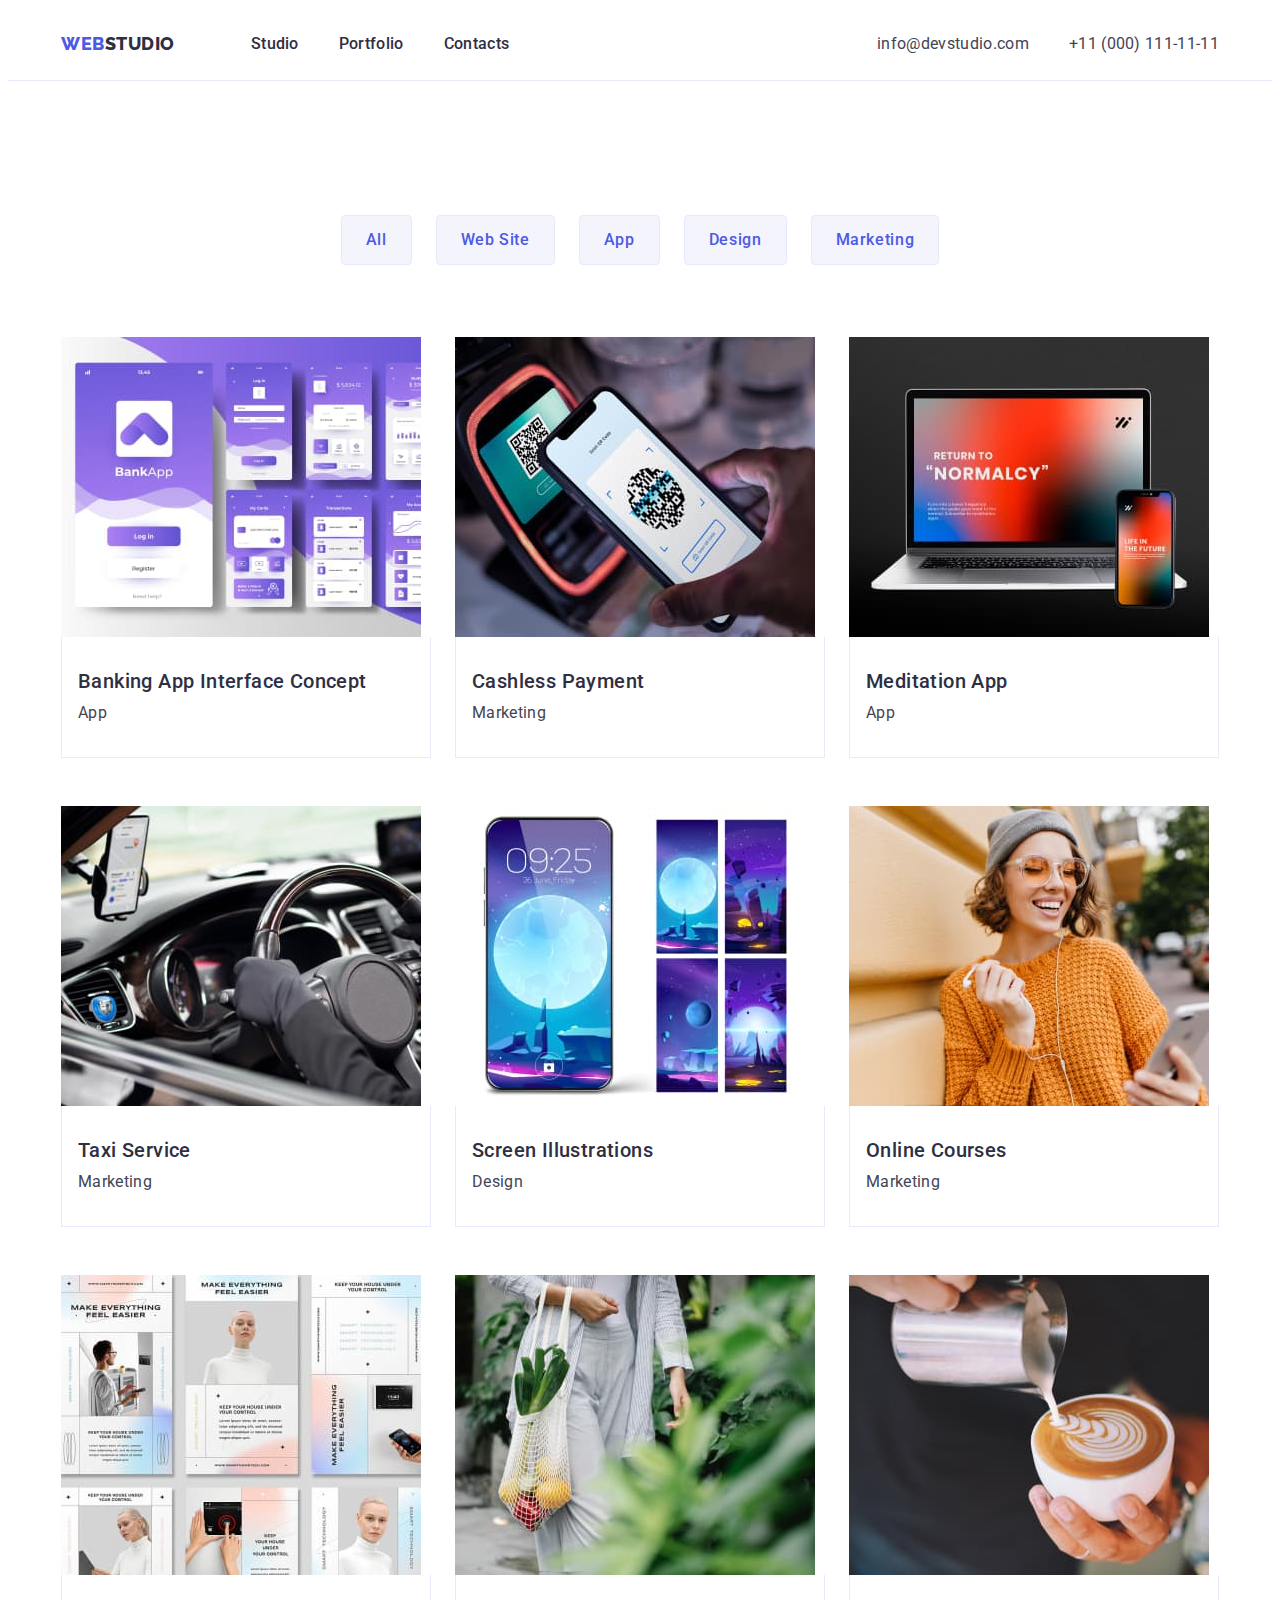
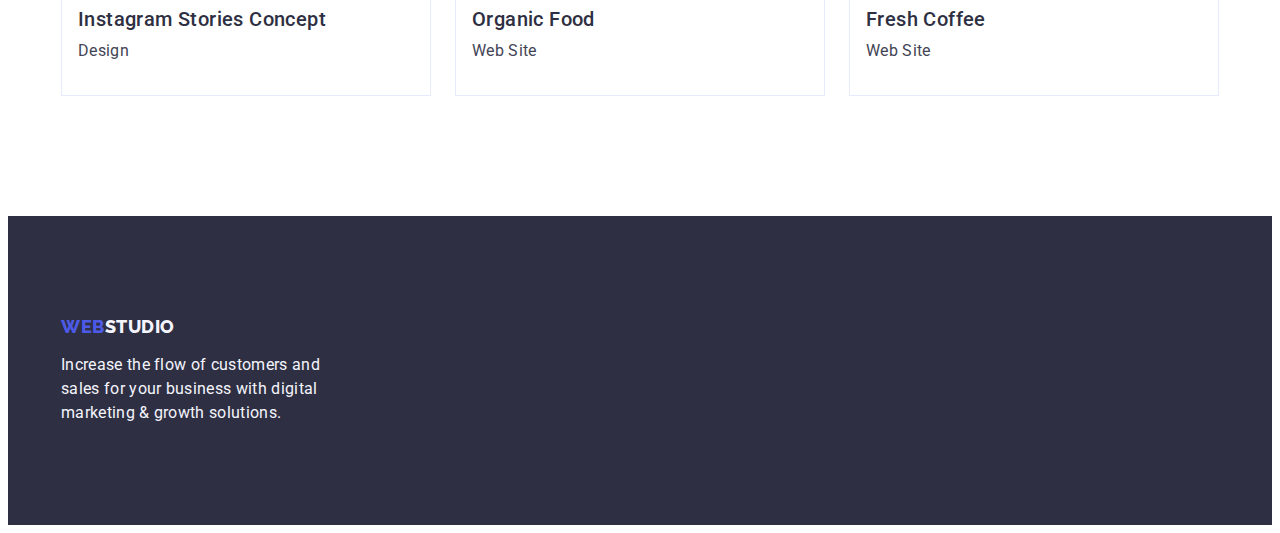
==== portfolio.html @ 3373841d "Initial commit" ====
<!DOCTYPE html>
<html lang="en">
  <head>
    <meta charset="UTF-8" />
    <meta http-equiv="X-UA-Compatible" content="IE=edge" />
    <meta name="viewport" content="width=device-width, initial-scale=1.0" />
    <title>Web Studio</title>
    <link
      rel="stylesheet"
      href="https://cdnjs.cloudflare.com/ajax/libs/modern-normalize/1.1.0/modern-normalize.min.css"
      integrity="sha512-wpPYUAdjBVSE4KJnH1VR1HeZfpl1ub8YT/NKx4PuQ5NmX2tKuGu6U/JRp5y+Y8XG2tV+wKQpNHVUX03MfMFn9Q=="
      crossorigin="anonymous"
      referrerpolicy="no-referrer"
    />
    <link rel="preconnect" href="https://fonts.googleapis.com" />
    <link rel="preconnect" href="https://fonts.gstatic.com" crossorigin />
    <link
      href="https://fonts.googleapis.com/css2?family=Raleway:wght@800&family=Roboto:wght@400;500;700;900&display=swap"
      rel="stylesheet"
    />
    <link rel="stylesheet" href="./css/styles.css" />
  </head>
  <body>
    <!--Top line-->
    <header class="page-header">
      <div class="page-header-container container">
        <nav class="navigation">
          <a class="link-logo header-logo-link link" href="./index.html"
            >Web<span class="logo-text-top">Studio</span></a
          >
          <ul class="nav-list list">
            <li class="nav-list-item">
              <a class="nav-list-link link" href="./index.html">Studio</a>
            </li>
            <li class="nav-list-item">
              <a class="nav-list-link link" href="./portfolio.html"
                >Portfolio</a
              >
            </li>
            <li class="nav-list-item">
              <a class="nav-list-link link" href="">Contacts</a>
            </li>
          </ul>
        </nav>
        <address class="contact-info">
          <ul class="contact-list list">
            <li class="contact-list-item">
              <a class="contact-info-link link" href="mailto:info@devstudio.com"
                >info@devstudio.com</a
              >
            </li>
            <li class="contact-list-item">
              <a class="contact-info-link link" href="tel:+110001111111"
                >+11 (000) 111-11-11</a
              >
            </li>
          </ul>
        </address>
      </div>
    </header>
    <!--main-content-->
    <main>
      <section class="examples">
        <div class="container">
          <h1 class="examples-title">Examples</h1>
          <!--Sorting-->
          <ul class="sorting-list list">
            <li class="sorting-list-item">
              <button class="sorting-btn" type="button">All</button>
            </li>
            <li class="sorting-list-item">
              <button class="sorting-btn" type="button">Web Site</button>
            </li>
            <li class="sorting-list-item">
              <button class="sorting-btn" type="button">App</button>
            </li>
            <li class="sorting-list-item">
              <button class="sorting-btn" type="button">Design</button>
            </li>
            <li class="sorting-list-item">
              <button class="sorting-btn" type="button">Marketing</button>
            </li>
          </ul>
          <ul class="examples-list list">
            <li class="examples-list-item">
              <a class="examples-list-link link" href="">
                <img
                  class="examples-list-img"
                  src="./images/app/banking-app.jpg"
                  alt="banking-application"
                  width="360"
                />
                <div class="examples-container">
                  <h2 class="examples-subtitle subtitle">
                    Banking App Interface Concept
                  </h2>
                  <p class="examples-classes description">App</p>
                </div>
              </a>
            </li>
            <li class="examples-list-item">
              <a class="examples-list-link link" href="">
                <img
                  class="examples-list-img"
                  src="./images/marketing/cashless-payment.jpg"
                  alt="payment"
                  width="360"
                />
                <div class="examples-container">
                  <h2 class="examples-subtitle subtitle">Cashless Payment</h2>
                  <p class="examples-classes description">Marketing</p>
                </div>
              </a>
            </li>
            <li class="examples-list-item">
              <a class="examples-list-link link" href="">
                <img
                  class="examples-list-img"
                  src="./images/app/meditation-app.jpg"
                  alt="meditation-application"
                  width="360"
                />
                <div class="examples-container">
                  <h2 class="examples-subtitle subtitle">Meditation App</h2>
                  <p class="examples-classes description">App</p>
                </div>
              </a>
            </li>
            <li class="examples-list-item">
              <a class="examples-list-link link" href="">
                <img
                  class="examples-list-img"
                  src="./images/marketing/taxi-servise.jpg"
                  alt="taxi-servise"
                  width="360"
                />
                <div class="examples-container">
                  <h2 class="examples-subtitle subtitle">Taxi Service</h2>
                  <p class="examples-classes description">Marketing</p>
                </div>
              </a>
            </li>
            <li class="examples-list-item">
              <a class="examples-list-link link" href="">
                <img
                  class="examples-list-img"
                  src="./images/design/screen-illustrations.jpg"
                  alt="screen-illustrations"
                  width="360"
                />
                <div class="examples-container">
                  <h2 class="examples-subtitle subtitle">
                    Screen Illustrations
                  </h2>
                  <p class="examples-classes description">Design</p>
                </div>
              </a>
            </li>
            <li class="examples-list-item">
              <a class="examples-list-link link" href="">
                <img
                  class="examples-list-img"
                  src="./images/marketing/online-courses.jpg"
                  alt="education"
                  width="360"
                />
                <div class="examples-container">
                  <h2 class="examples-subtitle subtitle">Online Courses</h2>
                  <p class="examples-classes description">Marketing</p>
                </div>
              </a>
            </li>
            <li class="examples-list-item">
              <a class="examples-list-link link" href="">
                <img
                  class="examples-list-img"
                  src="./images/design/instagram-stories.jpg"
                  alt="instagram-stories"
                  width="360"
                />
                <div class="examples-container">
                  <h2 class="examples-subtitle subtitle">
                    Instagram Stories Concept
                  </h2>
                  <p class="examples-classes description">Design</p>
                </div>
              </a>
            </li>
            <li class="examples-list-item">
              <a class="examples-list-link link" href="">
                <img
                  class="examples-list-img"
                  src="./images/web-site/organic-food.jpg"
                  alt="organic-food"
                  width="360"
                />
                <div class="examples-container">
                  <h2 class="examples-subtitle subtitle">Organic Food</h2>
                  <p class="examples-classes description">Web Site</p>
                </div>
              </a>
            </li>
            <li class="examples-list-item">
              <a class="examples-list-link link" href="">
                <img
                  class="examples-list-img"
                  src="./images/web-site/fresh-coffee.jpg"
                  alt="cup-of-coffee"
                  width="360"
                />
                <div class="examples-container">
                  <h2 class="examples-subtitle subtitle">Fresh Coffee</h2>
                  <p class="examples-classes description">Web Site</p>
                </div>
              </a>
            </li>
          </ul>
        </div>
      </section>
    </main>
    <!--Footer-->
    <footer class="page-footer">
      <div class="footer-container container">
        <a class="link-logo footer-logo-link link" href="./index.html"
          >Web<span class="logo-text-footer">Studio</span></a
        >
        <p class="footer-description">
          Increase the flow of customers and sales for your business with
          digital marketing & growth solutions.
        </p>
      </div>
    </footer>
  </body>
</html>
---- css/styles.css ----
:root {
  --main-font-family: 'Roboto', sans-serif;
  --secondary-font-family: 'Raleway', sans-serif;
  --primary-text-color: #2e2f42;
  --secondary-text-color: #434455;
  --accent-color: #4d5ae5;
  --next-accent-color: #404bbf;
  --dark-background-color: #2e2f42;
  --light-background-color: #f4f4fd;
  --white-background: #ffffff;
  --card-set-gap: 24px;
  --button-focus: 1px solid #e7e9fc;
}
/*Basic*/
.list {
  list-style: none;
}

.link {
  text-decoration: none;
}
button {
  cursor: pointer;
}
h1,
h2,
h3,
h4,
p {
  margin-top: 0;
  margin-bottom: 0;
}

ul,
ol {
  margin-top: 0;
  margin-bottom: 0;
  padding-left: 0;
}

img {
  display: block;
}

body {
  font-family: var(--main-font-family);
  color: var(--secondary-text-color);
  background-color: var(--white-background);
}

.container {
  width: 1158px;
  margin-left: auto;
  margin-right: auto;
  padding: 0 15px;
}
.section {
  padding-top: 120px;
  padding-bottom: 120px;
}
/*================= COMPONENTS =================*/

.modal-open-btn {
  font-family: var(--main-font-family);
  font-style: normal;
  font-weight: 500;
  font-size: 16px;
  line-height: 1.5;
  letter-spacing: 0.04em;
  background-color: var(--accent-color);
  color: var(--white-background);
  min-width: 169px;
  display: block;
  margin-left: auto;
  margin-right: auto;
  margin-top: 48px;
  padding: 16px 32px;
  gap: 10px;
  box-shadow: 0px 4px 4px rgba(0, 0, 0, 0.15);
  border: transparent;
  border-radius: 4px;
}

.modal-open-btn:hover,
.modal-open-btn:focus {
  background-color: var(--next-accent-color);
}

.sorting-btn {
  font-family: var(--main-font-family);
  font-style: normal;
  font-weight: 500;
  font-size: 16px;
  line-height: 1.5;
  letter-spacing: 0.04em;
  background-color: var(--light-background-color);
  color: var(--accent-color);
  padding: 12px 24px;
  border: var(--button-focus);
  border-radius: 4px;
}
.sorting-btn:hover,
.sorting-btn:focus {
  color: var(--white-background);
  background-color: var(--next-accent-color);
  border: 1px solid transparent;
}

.title {
  font-size: 36px;
  line-height: 1.11;
  text-align: center;
  letter-spacing: 0.02em;
  text-transform: capitalize;
  color: var(--primary-text-color);
  margin-bottom: 72px;
}

.subtitle {
  font-weight: 500;
  font-size: 20px;
  line-height: 1.2;
  letter-spacing: 0.02em;
  color: var(--primary-text-color);
}
.description,
.contact-info-link {
  font-size: 16px;
  line-height: 1.5;
  letter-spacing: 0.02em;
  color: var(--secondary-text-color);
}

/*================= COMPONENTS =================*/

/*====================HEDER====================*/

.link-logo {
  font-family: var(--secondary-font-family);
  font-weight: 800;
  font-size: 18px;
  line-height: 1.17;
  letter-spacing: 0.03em;
  text-transform: uppercase;
  color: var(--accent-color);
  margin-right: 76px;
}

.logo-text-top {
  color: var(--primary-text-color);
}

.nav-list-link {
  display: block;
  font-weight: 500;
  font-size: 16px;
  line-height: 1.5;
  letter-spacing: 0.02em;
  color: var(--primary-text-color);
  padding: 24px 0;
}

.nav-list-link:hover,
.nav-list-link:focus,
.contact-info-link:hover,
.contact-info-link:focus {
  color: var(--next-accent-color);
}

.contact-info {
  font-style: normal;
}

.page-header {
  border-bottom: 1px solid #e7e9fc;
}
.page-header-container {
  display: flex;
  align-items: center;
  justify-content: space-between;
}
.navigation {
  display: flex;
  align-items: center;
}

.nav-list {
  display: flex;
  flex-direction: row;
  align-items: flex-start;
  padding: 0px;
  gap: 40px;
}

.contact-info {
  display: flex;
  align-items: center;
}
.contact-list {
  display: flex;
  align-items: center;
  gap: 40px;
}

/*==================== /HEDER ====================*/

/*==================== MAIN ====================*/

/*==================== HERO ====================*/

.hero {
  background-color: var(--dark-background-color);
  padding: 188px 0;
}

.hero-title {
  font-size: 56px;
  line-height: 1.07;
  text-align: center;
  letter-spacing: 0.02em;
  color: var(--white-background);
}

.hero-title {
  max-width: 496px;
  margin-left: auto;
  margin-right: auto;
}

/*==================== HERO ====================*/

/*==================== ADVANTAGE ====================*/
.advantage-title {
  visibility: hidden;
}
.advantage-list {
  display: flex;
  gap: 24px;
}
.advantage-list-item {
  width: calc((100% - 72px) / 4);
}
.advantage-subtitle {
  margin-bottom: 8px;
}

/*==================== ADVANTAGE ====================*/

/*==================== SERVISES ====================*/

.servises-list {
  display: flex;
  gap: 24px;
}

.servises-list-item {
  flex-basis: calc((100% - 48px) / 3);
}
.servises {
  padding-top: 0;
}
/*==================== /SERVISES ====================*/

/*==================== TEAM ====================*/

.team {
  background-color: var(--light-background-color);
}
.team-card-container {
  padding: 32px 16px;
}

.team-list-subtitle {
  text-align: center;
  margin-bottom: 8px;
}
.team-list {
  display: flex;
  gap: 24px;
}
.team-list-item {
  width: calc((100% - 72px) / 4);
  background-color: var(--white-background);
  box-shadow: 0px 1px 6px rgba(46, 47, 66, 0.08),
    0px 1px 1px rgba(46, 47, 66, 0.16), 0px 2px 1px rgba(46, 47, 66, 0.08);
  border-radius: 0px 0px 4px 4px;
}
.team-position {
  text-align: center;
}

/*==================== /TEAM ====================*/
/*==================== /MAIN ====================*/

/*=================== FOOTER ======================*/

.page-footer {
  padding: 100px 0;
  background-color: var(--dark-background-color);
}

.footer-logo-link {
  display: inline-block;
  margin-bottom: 16px;
}
.logo-text-footer {
  color: var(--light-background-color);
}
.footer-description {
  width: 264px;
  font-style: normal;
  font-weight: 400;
  font-size: 16px;
  line-height: 1.5;
  letter-spacing: 0.02em;
  color: var(--light-background-color);
}

/*=================== /FOOTER ======================*/

/*==================== PORTFOLIO ====================*/
.sorting-list {
  display: flex;
  justify-content: center;
  align-items: center;
  gap: 24px;
  margin-bottom: 72px;
}
.examples {
  padding-top: 96px;
  padding-bottom: 120px;
}
.examples-list {
  display: flex;
  flex-wrap: wrap;
  column-gap: 24px;
  row-gap: 48px;
}
.examples-container {
  padding: 32px 16px;
  border: 1px solid #e7e9fc;
  border-top: transparent;
}
.examples-list-item {
  width: calc((100% - 48px) / 3);
}
.examples-title {
  visibility: hidden;
}
.examples-subtitle {
  margin-bottom: 8px;
}
/*==================== /PORTFOLIO ====================*/
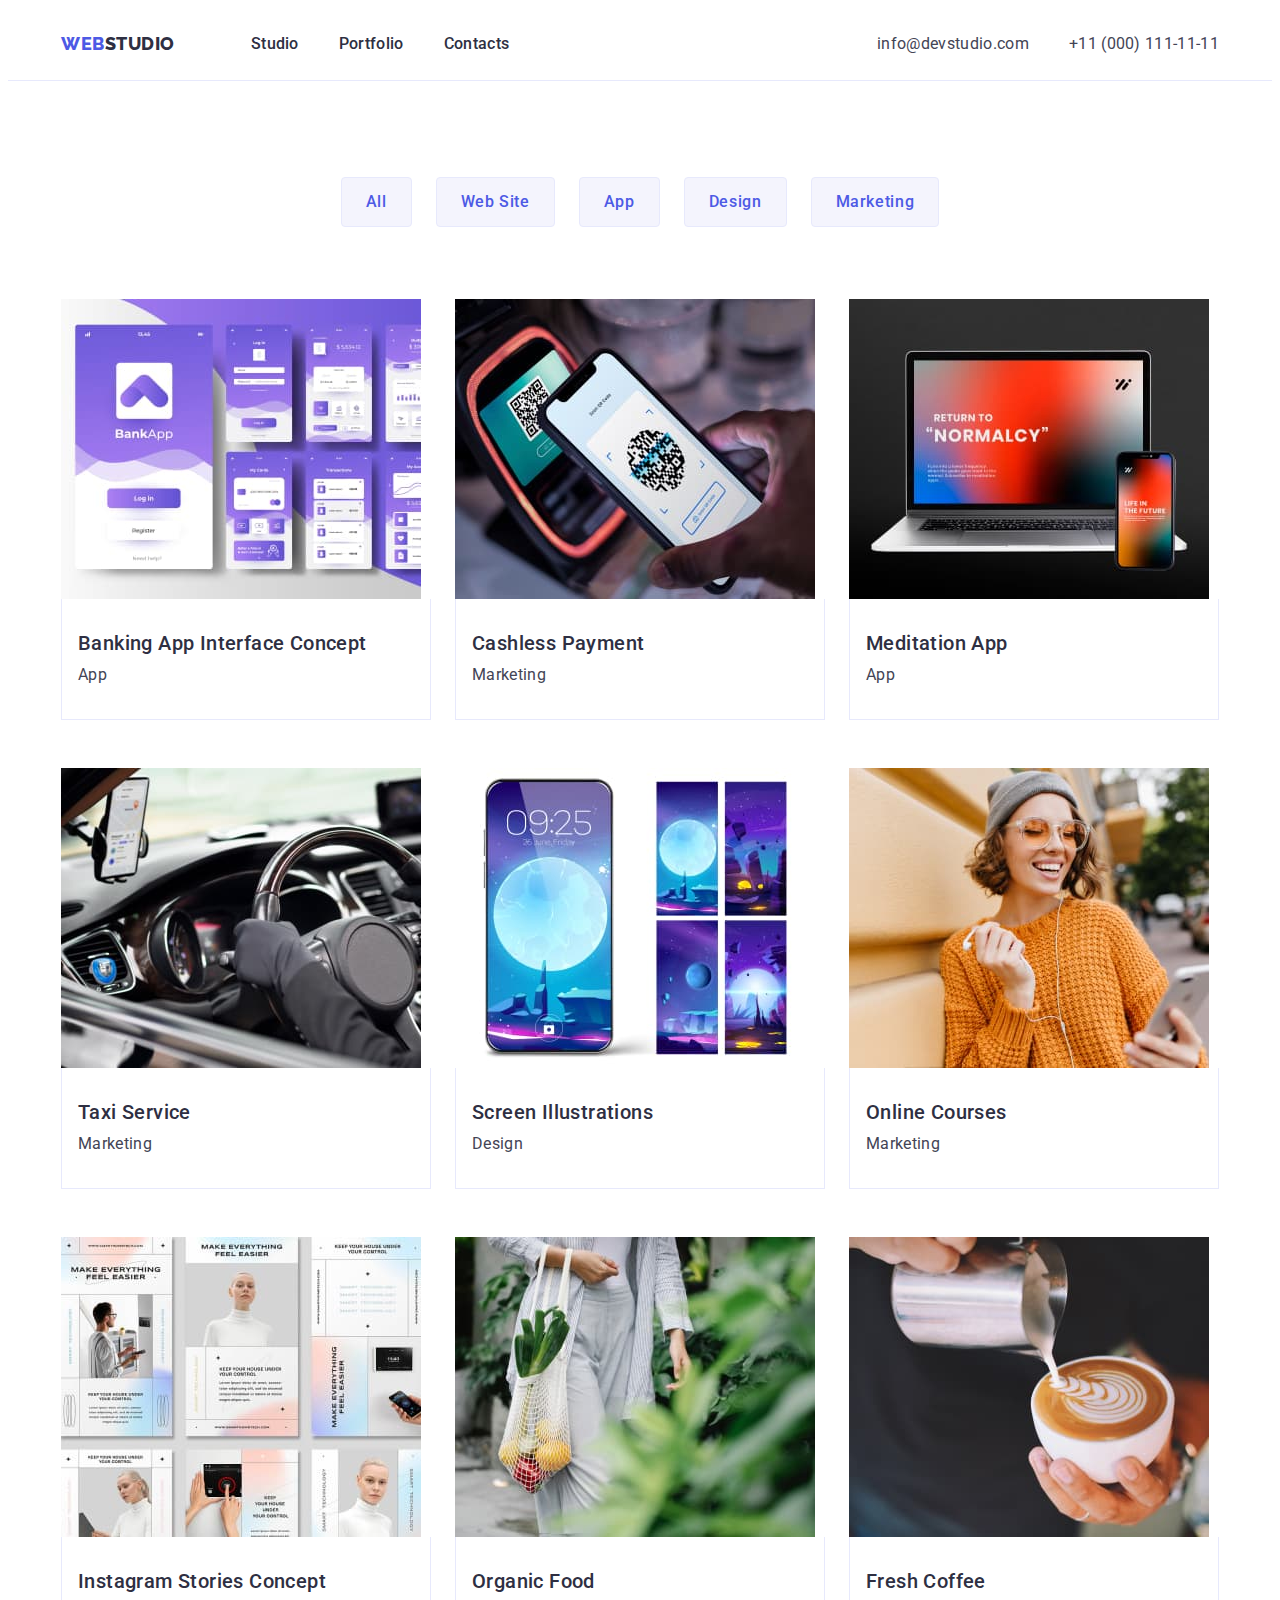
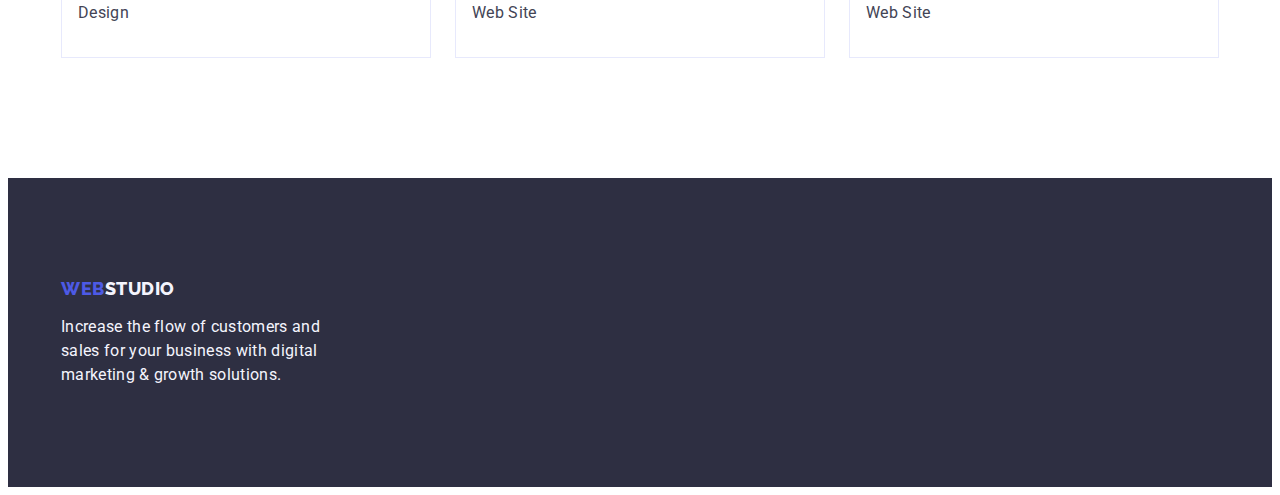
==== commit beeb1701: "update all" ====
--- a/portfolio.html
+++ b/portfolio.html
@@ -62,7 +62,7 @@
     <main>
       <section class="examples">
         <div class="container">
-          <h1 class="examples-title">Examples</h1>
+          <h1 class="examples-title visually-hidden">Examples</h1>
           <!--Sorting-->
           <ul class="sorting-list list">
             <li class="sorting-list-item">
@@ -86,7 +86,7 @@
               <a class="examples-list-link link" href="">
                 <img
                   class="examples-list-img"
-                  src="./images/app/banking-app.jpg"
+                  src="./images/examples/app/banking-app.jpg"
                   alt="banking-application"
                   width="360"
                 />
@@ -102,7 +102,7 @@
               <a class="examples-list-link link" href="">
                 <img
                   class="examples-list-img"
-                  src="./images/marketing/cashless-payment.jpg"
+                  src="./images/examples/marketing/cashless-payment.jpg"
                   alt="payment"
                   width="360"
                 />
@@ -116,7 +116,7 @@
               <a class="examples-list-link link" href="">
                 <img
                   class="examples-list-img"
-                  src="./images/app/meditation-app.jpg"
+                  src="./images/examples/app/meditation-app.jpg"
                   alt="meditation-application"
                   width="360"
                 />
@@ -130,7 +130,7 @@
               <a class="examples-list-link link" href="">
                 <img
                   class="examples-list-img"
-                  src="./images/marketing/taxi-servise.jpg"
+                  src="./images/examples/marketing/taxi-servise.jpg"
                   alt="taxi-servise"
                   width="360"
                 />
@@ -144,7 +144,7 @@
               <a class="examples-list-link link" href="">
                 <img
                   class="examples-list-img"
-                  src="./images/design/screen-illustrations.jpg"
+                  src="./images/examples/design/screen-illustrations.jpg"
                   alt="screen-illustrations"
                   width="360"
                 />
@@ -160,7 +160,7 @@
               <a class="examples-list-link link" href="">
                 <img
                   class="examples-list-img"
-                  src="./images/marketing/online-courses.jpg"
+                  src="./images/examples/marketing/online-courses.jpg"
                   alt="education"
                   width="360"
                 />
@@ -174,7 +174,7 @@
               <a class="examples-list-link link" href="">
                 <img
                   class="examples-list-img"
-                  src="./images/design/instagram-stories.jpg"
+                  src="./images/examples/design/instagram-stories.jpg"
                   alt="instagram-stories"
                   width="360"
                 />
@@ -190,7 +190,7 @@
               <a class="examples-list-link link" href="">
                 <img
                   class="examples-list-img"
-                  src="./images/web-site/organic-food.jpg"
+                  src="./images/examples/web-site/organic-food.jpg"
                   alt="organic-food"
                   width="360"
                 />
@@ -204,7 +204,7 @@
               <a class="examples-list-link link" href="">
                 <img
                   class="examples-list-img"
-                  src="./images/web-site/fresh-coffee.jpg"
+                  src="./images/examples/web-site/fresh-coffee.jpg"
                   alt="cup-of-coffee"
                   width="360"
                 />
--- a/css/styles.css
+++ b/css/styles.css
@@ -131,6 +131,18 @@
   color: var(--secondary-text-color);
 }
 
+.visually-hidden {
+  position: absolute;
+    white-space: nowrap;
+    width: 1px;
+    height: 1px;
+    overflow: hidden;
+    border: 0;
+    padding: 0;
+    clip: rect(0 0 0 0);
+    clip-path: inset(50%);
+    margin: -1px;
+}
 /*================= COMPONENTS =================*/
 
 /*====================HEDER====================*/
@@ -143,6 +155,8 @@
   letter-spacing: 0.03em;
   text-transform: uppercase;
   color: var(--accent-color);
+}
+.header-logo-link {
   margin-right: 76px;
 }
 
@@ -230,9 +244,7 @@
 /*==================== HERO ====================*/
 
 /*==================== ADVANTAGE ====================*/
-.advantage-title {
-  visibility: hidden;
-}
+
 .advantage-list {
   display: flex;
   gap: 24px;
@@ -344,9 +356,7 @@
 .examples-list-item {
   width: calc((100% - 48px) / 3);
 }
-.examples-title {
-  visibility: hidden;
-}
+
 .examples-subtitle {
   margin-bottom: 8px;
 }
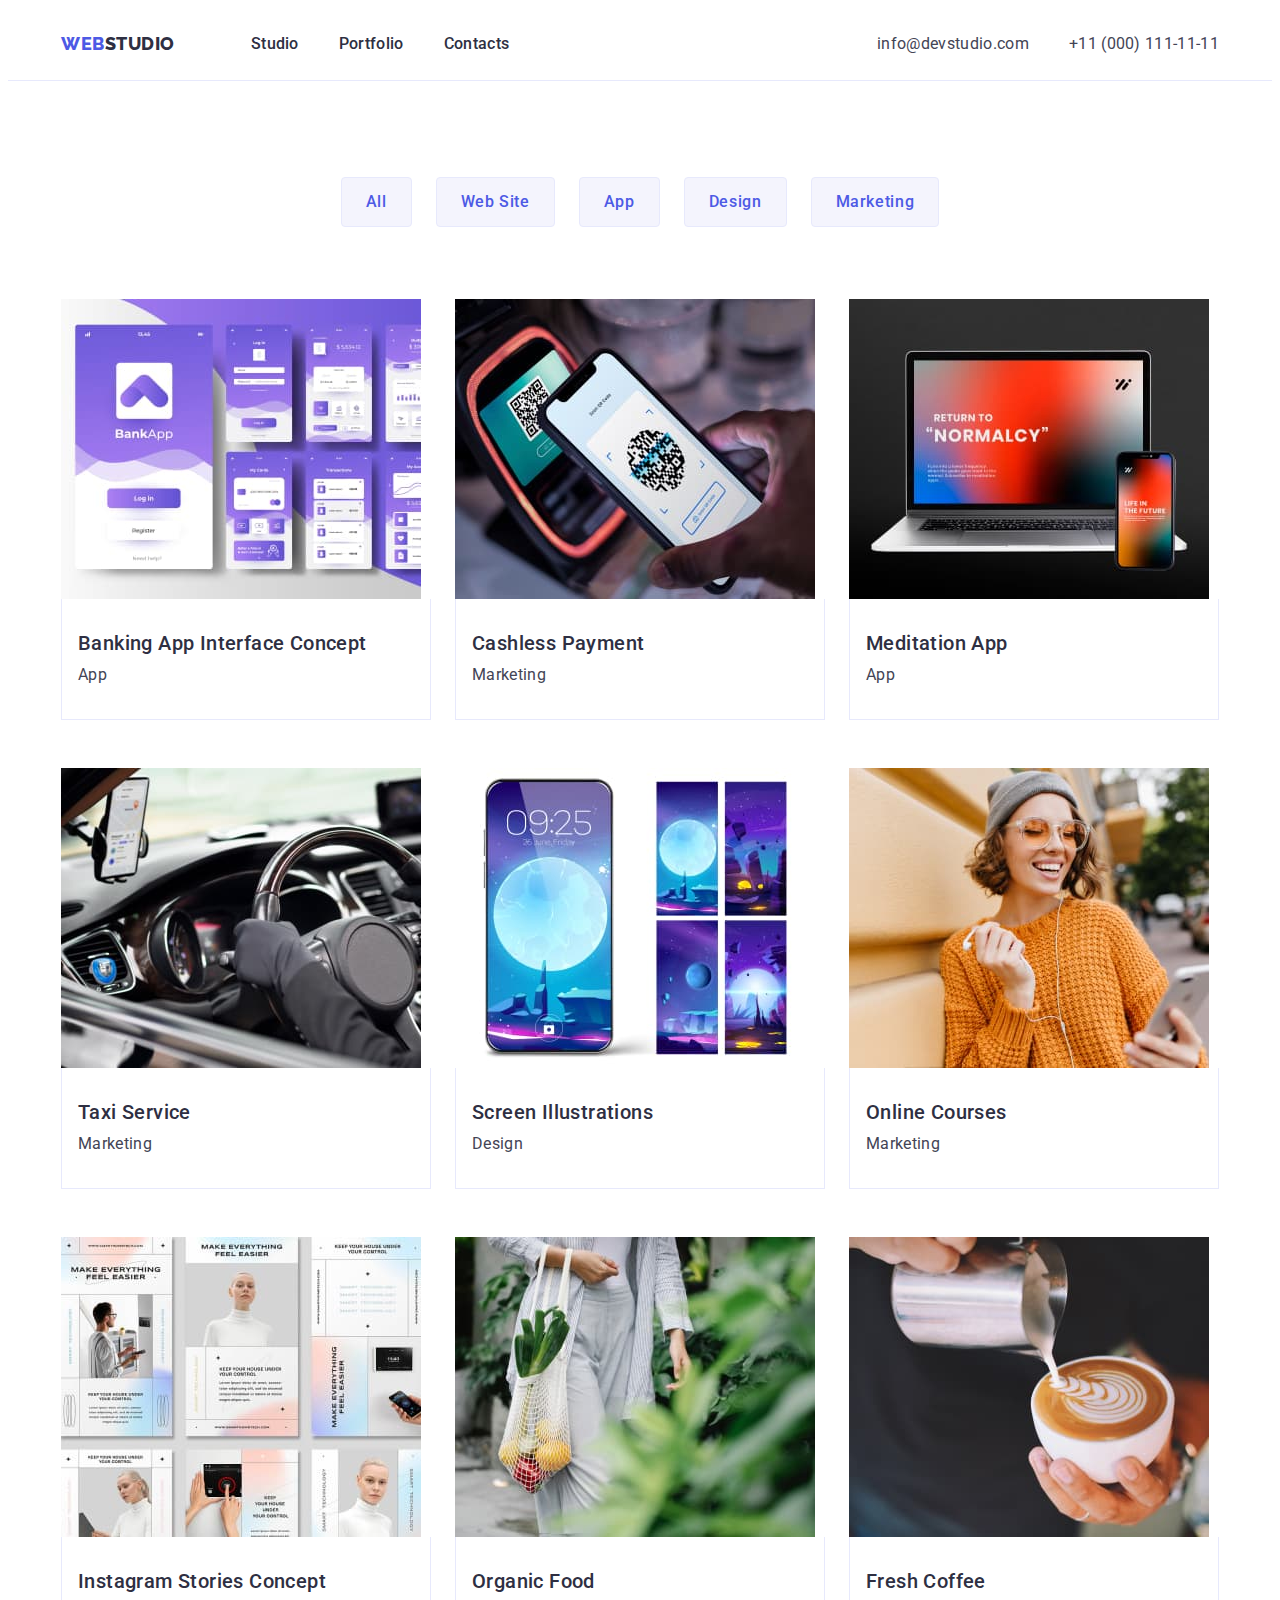
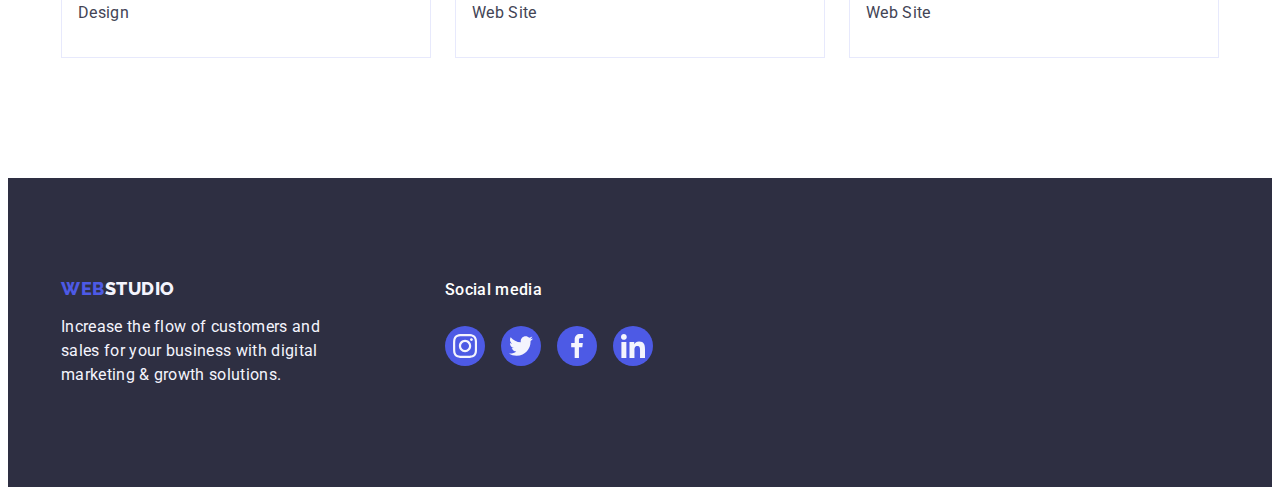
==== commit e26220c8: "update all" ====
--- a/portfolio.html
+++ b/portfolio.html
@@ -218,17 +218,52 @@
         </div>
       </section>
     </main>
-    <!--Footer-->
-    <footer class="page-footer">
-      <div class="footer-container container">
-        <a class="link-logo footer-logo-link link" href="./index.html"
-          >Web<span class="logo-text-footer">Studio</span></a
-        >
-        <p class="footer-description">
-          Increase the flow of customers and sales for your business with
-          digital marketing & growth solutions.
-        </p>
-      </div>
-    </footer>
+        <!--Footer-->
+        <footer class="page-footer">
+          <div class="footer-container container">
+            <div class="footer-left-side">
+            <a class="link-logo footer-logo-link link" href="./index.html"
+              >Web<span class="logo-text-footer">Studio</span></a
+            >
+            <p class="footer-description">
+              Increase the flow of customers and sales for your business with
+              digital marketing & growth solutions.
+            </p>
+          </div>
+            <div class="footer-right-side">
+              <p class="social-media-subtitle subtitle">Social media</p>
+              <ul class="social-media-list list">
+                <li class="social-media-item">
+                  <a href="" class="social-media-link">
+                    <svg class="social-list-icon" aria-label="instagram icon" width="24" height="24">
+                      <use href="./images/icons.svg#icon-instagram"></use>
+                    </svg>
+                  </a>
+                </li>
+                <li class="social-media-item">
+                  <a href="" class="social-media-link">
+                    <svg class="social-list-icon" aria-label=" twitter icon" width="24" height="24">
+                      <use href="./images/icons.svg#icon-twitter"></use>
+                    </svg>
+                  </a>
+                </li>
+                <li class="social-media-item">
+                  <a href="" class="social-media-link">
+                    <svg class="social-list-icon" aria-label="facebook icon" width="24" height="24">
+                      <use href="./images/icons.svg#icon-facebook"></use>
+                    </svg>
+                  </a>
+                </li>
+                <li class="social-media-item">
+                  <a href="" class="social-media-link">
+                    <svg class="social-list-icon" aria-label="linkedin icon" width="24" height="24">
+                      <use href="./images/icons.svg#icon-linkedin"></use>
+                    </svg>
+                  </a>
+                </li>
+              </ul>
+            </div>
+          </div>
+        </footer>
   </body>
 </html>
--- a/css/styles.css
+++ b/css/styles.css
@@ -8,6 +8,7 @@
   --dark-background-color: #2e2f42;
   --light-background-color: #f4f4fd;
   --white-background: #ffffff;
+  --green-color: #31d0aa;
   --card-set-gap: 24px;
   --button-focus: 1px solid #e7e9fc;
 }
@@ -103,7 +104,9 @@
 .sorting-btn:focus {
   color: var(--white-background);
   background-color: var(--next-accent-color);
+  box-shadow: 0px 3px 1px rgba(0, 0, 0, 0.1), 0px 2px 1px rgba(0, 0, 0, 0.08), 0px 2px 2px rgba(0, 0, 0, 0.12);
   border: 1px solid transparent;
+
 }
 
 .title {
@@ -133,16 +136,17 @@
 
 .visually-hidden {
   position: absolute;
-    white-space: nowrap;
-    width: 1px;
-    height: 1px;
-    overflow: hidden;
-    border: 0;
-    padding: 0;
-    clip: rect(0 0 0 0);
-    clip-path: inset(50%);
-    margin: -1px;
-}
+  white-space: nowrap;
+  width: 1px;
+  height: 1px;
+  overflow: hidden;
+  border: 0;
+  padding: 0;
+  clip: rect(0 0 0 0);
+  clip-path: inset(50%);
+  margin: -1px;
+}
+
 /*================= COMPONENTS =================*/
 
 /*====================HEDER====================*/
@@ -164,7 +168,8 @@
   color: var(--primary-text-color);
 }
 
-.nav-list-link {
+.nav-list-link,
+.social-media-subtitle {
   display: block;
   font-weight: 500;
   font-size: 16px;
@@ -224,6 +229,12 @@
 
 .hero {
   background-color: var(--dark-background-color);
+  background-image: linear-gradient(rgba(46, 47, 66, 0.7), rgba(46, 47, 66, 0.7)), url(../images/hero/\(group-people-working-website-template.jpg);
+  background-repeat: no-repeat;
+  background-size: cover;
+  max-width: 1440px;
+  margin-left: auto;
+  margin-right: auto;
   padding: 188px 0;
 }
 
@@ -244,7 +255,16 @@
 /*==================== HERO ====================*/
 
 /*==================== ADVANTAGE ====================*/
-
+.advantage-icon-container {
+  width: 264px;
+  height: 112px;
+  display: flex;
+  justify-content: center;
+  align-items: center;
+  background-color: var(--light-background-color);
+  border-radius: 4px;
+  margin-bottom: 8px;
+}
 .advantage-list {
   display: flex;
   gap: 24px;
@@ -284,6 +304,9 @@
 
 .team-list-subtitle {
   text-align: center;
+  margin-bottom: 8px;
+}
+.team-position {
   margin-bottom: 8px;
 }
 .team-list {
@@ -301,7 +324,55 @@
   text-align: center;
 }
 
+.social-list {
+  display: flex;
+  justify-content: center;
+  column-gap: 24px;
+}
+.social-list-link {
+  display: flex;
+  justify-content: center;
+  align-items: center;
+  width: 40px;
+  height: 40px;
+  border-radius: 50%;
+  background-color: var(--accent-color);
+}
+.social-list-link:hover,
+.social-list-link:focus {
+  background-color: var(--green-color);
+}
+
 /*==================== /TEAM ====================*/
+
+/*==================== CUSTOMERS ====================*/
+
+.customers-list {
+  display: flex;
+  justify-content: center;
+  column-gap: 24px;
+}
+
+.customers-list-link { 
+  display: flex;
+  align-items: center;
+  justify-content: center;
+  width: 100%;
+  height: 100%;
+  border: 1px solid #8e8f99;
+  border-radius: 4px;
+  fill: #8e8f99; 
+  padding: 16px 32px;
+}
+
+.customers-list-link:hover,
+.customers-list-link:focus {
+  border-color: var(--next-accent-color);
+  fill: var(--next-accent-color);
+}
+
+/*==================== /CUSTOMERS ====================*/
+
 /*==================== /MAIN ====================*/
 
 /*=================== FOOTER ======================*/
@@ -328,6 +399,37 @@
   color: var(--light-background-color);
 }
 
+.social-media-list {
+  display: flex;
+  justify-content: center;
+  column-gap: 16px;
+}
+.social-media-link {
+  display: flex;
+  justify-content: center;
+  align-items: center;
+  width: 40px;
+  height: 40px;
+  border-radius: 50%;
+  background-color: var(--accent-color);
+}
+.social-media-link:hover,
+.social-media-link:focus  {
+  background-color: var(--green-color);
+}
+.social-media-subtitle {
+  color: var(--white-background);
+  padding-top: 0px;
+}
+.footer-container {
+  display: flex;
+}
+.footer-left-side {
+  margin-right: 120px;
+}
+.footer-right-side {
+  display: block;
+}
 /*=================== /FOOTER ======================*/
 
 /*==================== PORTFOLIO ====================*/
@@ -347,6 +449,11 @@
   flex-wrap: wrap;
   column-gap: 24px;
   row-gap: 48px;
+}
+.examples-list-link:hover .examples-container,
+.examples-list-link:focus .examples-container{
+  box-shadow: 0px 1px 6px rgba(46, 47, 66, 0.08),
+    0px 1px 1px rgba(46, 47, 66, 0.16), 0px 2px 1px rgba(46, 47, 66, 0.08);
 }
 .examples-container {
   padding: 32px 16px;
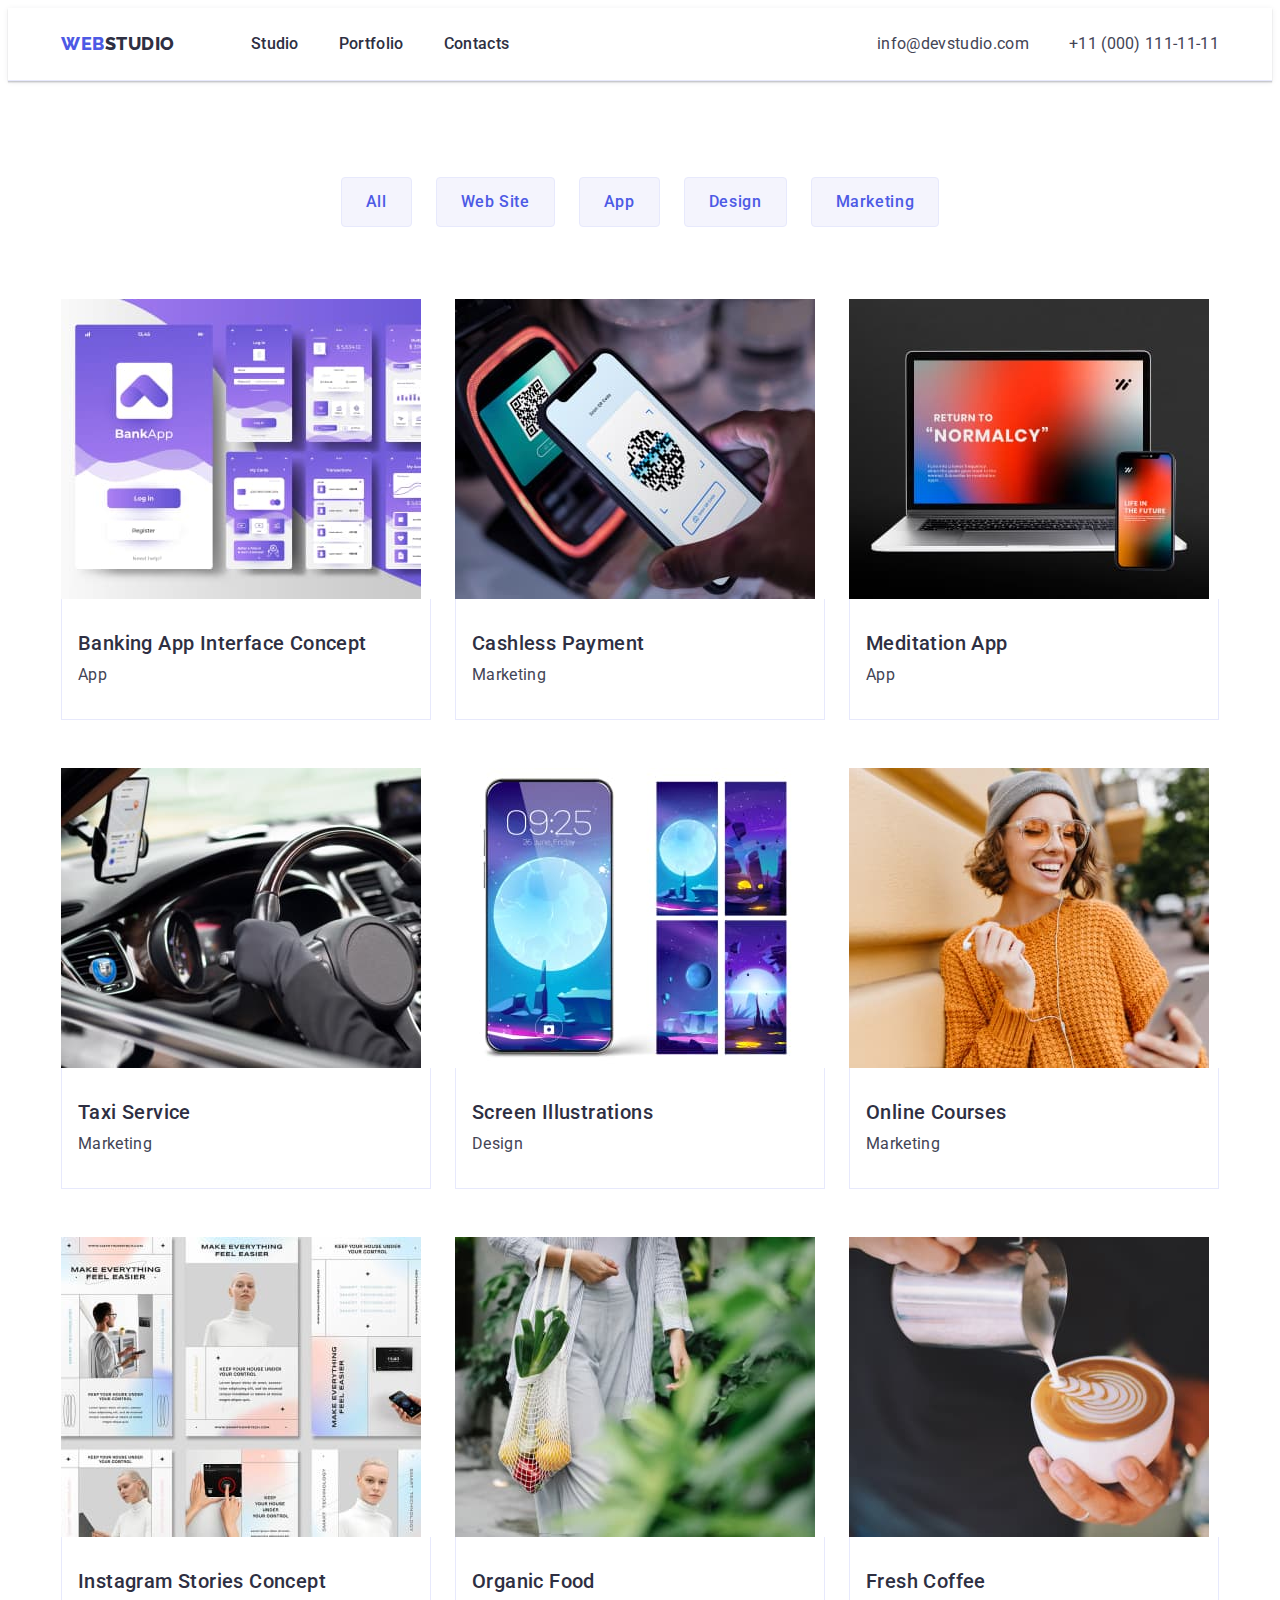
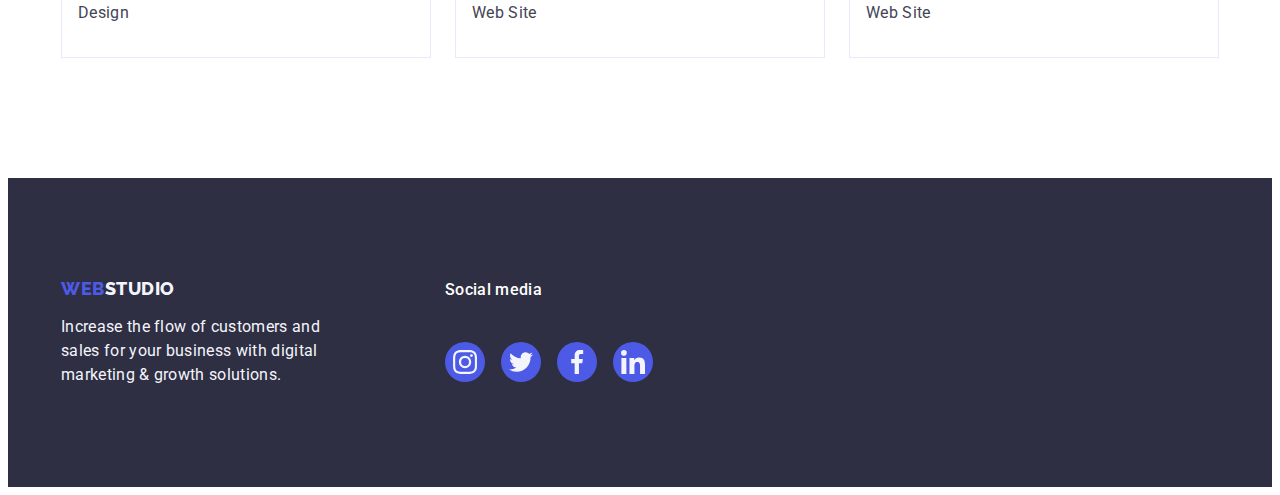
==== commit 704fea6c: "the big update 2.0" ====
--- a/portfolio.html
+++ b/portfolio.html
@@ -218,52 +218,72 @@
         </div>
       </section>
     </main>
-        <!--Footer-->
-        <footer class="page-footer">
-          <div class="footer-container container">
-            <div class="footer-left-side">
-            <a class="link-logo footer-logo-link link" href="./index.html"
-              >Web<span class="logo-text-footer">Studio</span></a
-            >
-            <p class="footer-description">
-              Increase the flow of customers and sales for your business with
-              digital marketing & growth solutions.
-            </p>
-          </div>
-            <div class="footer-right-side">
-              <p class="social-media-subtitle subtitle">Social media</p>
-              <ul class="social-media-list list">
-                <li class="social-media-item">
-                  <a href="" class="social-media-link">
-                    <svg class="social-list-icon" aria-label="instagram icon" width="24" height="24">
-                      <use href="./images/icons.svg#icon-instagram"></use>
-                    </svg>
-                  </a>
-                </li>
-                <li class="social-media-item">
-                  <a href="" class="social-media-link">
-                    <svg class="social-list-icon" aria-label=" twitter icon" width="24" height="24">
-                      <use href="./images/icons.svg#icon-twitter"></use>
-                    </svg>
-                  </a>
-                </li>
-                <li class="social-media-item">
-                  <a href="" class="social-media-link">
-                    <svg class="social-list-icon" aria-label="facebook icon" width="24" height="24">
-                      <use href="./images/icons.svg#icon-facebook"></use>
-                    </svg>
-                  </a>
-                </li>
-                <li class="social-media-item">
-                  <a href="" class="social-media-link">
-                    <svg class="social-list-icon" aria-label="linkedin icon" width="24" height="24">
-                      <use href="./images/icons.svg#icon-linkedin"></use>
-                    </svg>
-                  </a>
-                </li>
-              </ul>
-            </div>
-          </div>
-        </footer>
+    <!--Footer-->
+    <footer class="page-footer">
+      <div class="footer-container container">
+        <div class="footer-left-side">
+          <a class="link-logo footer-logo-link link" href="./index.html"
+            >Web<span class="logo-text-footer">Studio</span></a
+          >
+          <p class="footer-description">
+            Increase the flow of customers and sales for your business with
+            digital marketing & growth solutions.
+          </p>
+        </div>
+        <div class="footer-right-side">
+          <p class="social-media-subtitle subtitle">Social media</p>
+          <ul class="social-media-list list">
+            <li class="social-media-item">
+              <a href="" class="social-media-link">
+                <svg
+                  class="social-list-icon"
+                  aria-label="instagram icon"
+                  width="24"
+                  height="24"
+                >
+                  <use href="./images/icons.svg#icon-instagram"></use>
+                </svg>
+              </a>
+            </li>
+            <li class="social-media-item">
+              <a href="" class="social-media-link">
+                <svg
+                  class="social-list-icon"
+                  aria-label=" twitter icon"
+                  width="24"
+                  height="24"
+                >
+                  <use href="./images/icons.svg#icon-twitter"></use>
+                </svg>
+              </a>
+            </li>
+            <li class="social-media-item">
+              <a href="" class="social-media-link">
+                <svg
+                  class="social-list-icon"
+                  aria-label="facebook icon"
+                  width="24"
+                  height="24"
+                >
+                  <use href="./images/icons.svg#icon-facebook"></use>
+                </svg>
+              </a>
+            </li>
+            <li class="social-media-item">
+              <a href="" class="social-media-link">
+                <svg
+                  class="social-list-icon"
+                  aria-label="linkedin icon"
+                  width="24"
+                  height="24"
+                >
+                  <use href="./images/icons.svg#icon-linkedin"></use>
+                </svg>
+              </a>
+            </li>
+          </ul>
+        </div>
+      </div>
+    </footer>
   </body>
 </html>
--- a/css/styles.css
+++ b/css/styles.css
@@ -9,6 +9,7 @@
   --light-background-color: #f4f4fd;
   --white-background: #ffffff;
   --green-color: #31d0aa;
+  --subtle-text: #8e8f99;
   --card-set-gap: 24px;
   --button-focus: 1px solid #e7e9fc;
 }
@@ -81,12 +82,10 @@
   border: transparent;
   border-radius: 4px;
 }
-
 .modal-open-btn:hover,
 .modal-open-btn:focus {
   background-color: var(--next-accent-color);
 }
-
 .sorting-btn {
   font-family: var(--main-font-family);
   font-style: normal;
@@ -104,21 +103,19 @@
 .sorting-btn:focus {
   color: var(--white-background);
   background-color: var(--next-accent-color);
-  box-shadow: 0px 3px 1px rgba(0, 0, 0, 0.1), 0px 2px 1px rgba(0, 0, 0, 0.08), 0px 2px 2px rgba(0, 0, 0, 0.12);
+  box-shadow: 0px 3px 1px rgba(0, 0, 0, 0.1), 0px 2px 1px rgba(0, 0, 0, 0.08),
+    0px 2px 2px rgba(0, 0, 0, 0.12);
   border: 1px solid transparent;
-
-}
-
+}
 .title {
   font-size: 36px;
-  line-height: 1.11;
+  line-height: 1.1;
   text-align: center;
   letter-spacing: 0.02em;
   text-transform: capitalize;
   color: var(--primary-text-color);
   margin-bottom: 72px;
 }
-
 .subtitle {
   font-weight: 500;
   font-size: 20px;
@@ -133,7 +130,6 @@
   letter-spacing: 0.02em;
   color: var(--secondary-text-color);
 }
-
 .visually-hidden {
   position: absolute;
   white-space: nowrap;
@@ -163,11 +159,9 @@
 .header-logo-link {
   margin-right: 76px;
 }
-
 .logo-text-top {
   color: var(--primary-text-color);
 }
-
 .nav-list-link,
 .social-media-subtitle {
   display: block;
@@ -178,19 +172,18 @@
   color: var(--primary-text-color);
   padding: 24px 0;
 }
-
 .nav-list-link:hover,
 .nav-list-link:focus,
 .contact-info-link:hover,
 .contact-info-link:focus {
   color: var(--next-accent-color);
 }
-
 .contact-info {
   font-style: normal;
 }
-
 .page-header {
+  box-shadow: 0px 2px 1px rgba(46, 47, 66, 0.08),
+    0px 1px 1px rgba(46, 47, 66, 0.16), 0px 1px 6px rgba(46, 47, 66, 0.08);
   border-bottom: 1px solid #e7e9fc;
 }
 .page-header-container {
@@ -202,7 +195,6 @@
   display: flex;
   align-items: center;
 }
-
 .nav-list {
   display: flex;
   flex-direction: row;
@@ -210,7 +202,6 @@
   padding: 0px;
   gap: 40px;
 }
-
 .contact-info {
   display: flex;
   align-items: center;
@@ -232,12 +223,12 @@
   background-image: linear-gradient(rgba(46, 47, 66, 0.7), rgba(46, 47, 66, 0.7)), url(../images/hero/\(group-people-working-website-template.jpg);
   background-repeat: no-repeat;
   background-size: cover;
+  background-position: center;
   max-width: 1440px;
   margin-left: auto;
   margin-right: auto;
   padding: 188px 0;
 }
-
 .hero-title {
   font-size: 56px;
   line-height: 1.07;
@@ -245,7 +236,6 @@
   letter-spacing: 0.02em;
   color: var(--white-background);
 }
-
 .hero-title {
   max-width: 496px;
   margin-left: auto;
@@ -297,6 +287,9 @@
 
 .team {
   background-color: var(--light-background-color);
+}
+.team-container {
+  padding: 32px 0;
 }
 .team-card-container {
   padding: 32px 16px;
@@ -323,11 +316,10 @@
 .team-position {
   text-align: center;
 }
-
 .social-list {
   display: flex;
   justify-content: center;
-  column-gap: 24px;
+  gap: 24px;
 }
 .social-list-link {
   display: flex;
@@ -342,7 +334,9 @@
 .social-list-link:focus {
   background-color: var(--green-color);
 }
-
+.social-list-icon {
+  fill: #f4f4fd;
+}
 /*==================== /TEAM ====================*/
 
 /*==================== CUSTOMERS ====================*/
@@ -350,10 +344,13 @@
 .customers-list {
   display: flex;
   justify-content: center;
-  column-gap: 24px;
-}
-
-.customers-list-link { 
+  gap: 24px;
+}
+.customers-list-item {
+  width: calc((100% - 120px) / 6);
+  height: 88px;
+}
+.customers-list-link {
   display: flex;
   align-items: center;
   justify-content: center;
@@ -361,14 +358,16 @@
   height: 100%;
   border: 1px solid #8e8f99;
   border-radius: 4px;
-  fill: #8e8f99; 
+  color: var(--subtle-text);
   padding: 16px 32px;
 }
-
 .customers-list-link:hover,
 .customers-list-link:focus {
   border-color: var(--next-accent-color);
-  fill: var(--next-accent-color);
+  color: var(--next-accent-color);
+}
+.customers-list-icon {
+  fill: currentColor;
 }
 
 /*==================== /CUSTOMERS ====================*/
@@ -381,7 +380,6 @@
   padding: 100px 0;
   background-color: var(--dark-background-color);
 }
-
 .footer-logo-link {
   display: inline-block;
   margin-bottom: 16px;
@@ -398,11 +396,16 @@
   letter-spacing: 0.02em;
   color: var(--light-background-color);
 }
-
+.social-media-subtitle {
+  margin-bottom: 16px;
+}
+.social-list-icon {
+  fill: var(--light-background-color);
+}
 .social-media-list {
   display: flex;
   justify-content: center;
-  column-gap: 16px;
+  gap: 16px;
 }
 .social-media-link {
   display: flex;
@@ -414,7 +417,7 @@
   background-color: var(--accent-color);
 }
 .social-media-link:hover,
-.social-media-link:focus  {
+.social-media-link:focus {
   background-color: var(--green-color);
 }
 .social-media-subtitle {
@@ -423,6 +426,7 @@
 }
 .footer-container {
   display: flex;
+  align-items: baseline;
 }
 .footer-left-side {
   margin-right: 120px;
@@ -450,8 +454,11 @@
   column-gap: 24px;
   row-gap: 48px;
 }
-.examples-list-link:hover .examples-container,
-.examples-list-link:focus .examples-container{
+.examples-list-link {
+  display: block;
+}
+.examples-list-link:hover,
+.examples-list-link:focus {
   box-shadow: 0px 1px 6px rgba(46, 47, 66, 0.08),
     0px 1px 1px rgba(46, 47, 66, 0.16), 0px 2px 1px rgba(46, 47, 66, 0.08);
 }
@@ -463,7 +470,6 @@
 .examples-list-item {
   width: calc((100% - 48px) / 3);
 }
-
 .examples-subtitle {
   margin-bottom: 8px;
 }
